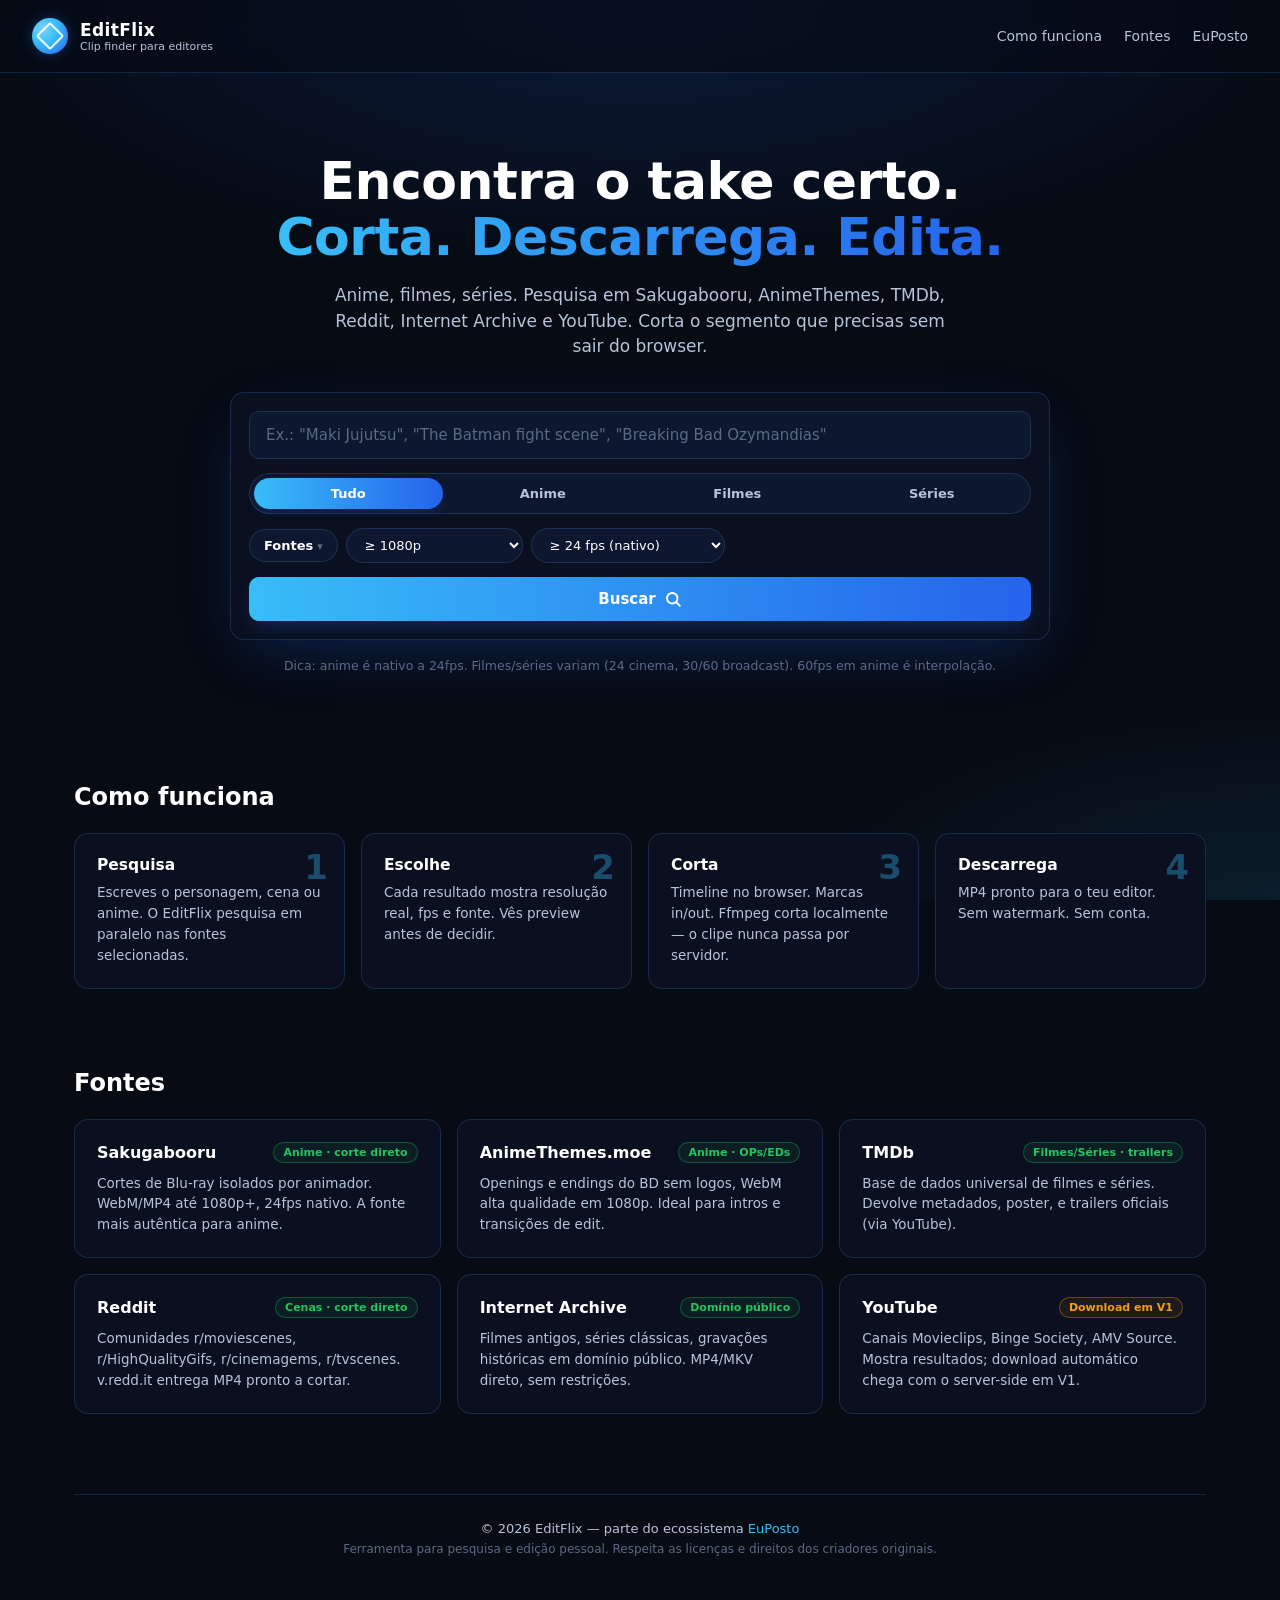
==== editflix-site/index.html @ 9bf9eea2 "EditFlix: clip search MVP (anime + filmes + séries) Fontes: Sakugabooru, AnimeThemes, TMDb, Reddit, " ====
<!doctype html>
<html lang="pt">
<head>
<meta charset="utf-8" />
<meta name="viewport" content="width=device-width,initial-scale=1" />
<title>EditFlix — Encontra clipes para os teus edits</title>
<meta name="description" content="Motor de busca de clipes de anime em alta qualidade para editores. Sakugabooru, AnimeThemes e mais." />
<link rel="stylesheet" href="./app.css" />
</head>
<body>

<header class="topbar">
  <div class="brand">
    <div class="brand-logo"></div>
    <div class="brand-text">
      <div class="brand-name">EditFlix</div>
      <div class="brand-sub">Clip finder para editores</div>
    </div>
  </div>
  <nav class="topnav">
    <a href="#how" class="link">Como funciona</a>
    <a href="#sources" class="link">Fontes</a>
    <a href="https://euposto.pt" target="_blank" class="link">EuPosto</a>
  </nav>
</header>

<main class="wrap">

  <section class="hero">
    <h1>Encontra o take certo.<br/><span class="grad">Corta. Descarrega. Edita.</span></h1>
    <p class="lead">Anime, filmes, séries. Pesquisa em Sakugabooru, AnimeThemes, TMDb, Reddit, Internet Archive e YouTube. Corta o segmento que precisas sem sair do browser.</p>

    <form class="search" id="searchForm" autocomplete="off">
      <input id="q" type="text" placeholder='Ex.: "Maki Jujutsu", "The Batman fight scene", "Breaking Bad Ozymandias"' required />

      <div class="category-row">
        <label class="cat-chip">
          <input type="radio" name="category" value="all" checked />
          <span>Tudo</span>
        </label>
        <label class="cat-chip">
          <input type="radio" name="category" value="anime" />
          <span>Anime</span>
        </label>
        <label class="cat-chip">
          <input type="radio" name="category" value="movies" />
          <span>Filmes</span>
        </label>
        <label class="cat-chip">
          <input type="radio" name="category" value="series" />
          <span>Séries</span>
        </label>
      </div>

      <div class="filters">
        <details class="sources-toggle">
          <summary>Fontes</summary>
          <div class="sources-list">
            <label class="chip"><input type="checkbox" id="src_sakuga" checked /><span>Sakugabooru</span></label>
            <label class="chip"><input type="checkbox" id="src_themes" checked /><span>AnimeThemes</span></label>
            <label class="chip"><input type="checkbox" id="src_youtube" checked /><span>YouTube</span></label>
            <label class="chip"><input type="checkbox" id="src_tmdb" checked /><span>TMDb</span></label>
            <label class="chip"><input type="checkbox" id="src_reddit" checked /><span>Reddit</span></label>
            <label class="chip"><input type="checkbox" id="src_archive" checked /><span>Archive.org</span></label>
          </div>
        </details>
        <select id="minRes" class="select">
          <option value="0">Qualquer resolução</option>
          <option value="720">≥ 720p</option>
          <option value="1080" selected>≥ 1080p</option>
          <option value="1440">≥ 1440p</option>
          <option value="2160">≥ 2160p (4K)</option>
        </select>
        <select id="minFps" class="select">
          <option value="0">Qualquer fps</option>
          <option value="24" selected>≥ 24 fps (nativo)</option>
          <option value="30">≥ 30 fps</option>
          <option value="60">≥ 60 fps (interpolado)</option>
        </select>
      </div>
      <button class="cta" type="submit">
        <span>Buscar</span>
        <svg width="18" height="18" viewBox="0 0 24 24" fill="none" stroke="currentColor" stroke-width="2.5" stroke-linecap="round" stroke-linejoin="round"><circle cx="11" cy="11" r="7"/><path d="m21 21-4.3-4.3"/></svg>
      </button>
    </form>

    <div class="hint">
      <span>Dica: anime é nativo a 24fps. Filmes/séries variam (24 cinema, 30/60 broadcast). 60fps em anime é interpolação.</span>
    </div>
  </section>

  <section id="results" class="results" hidden>
    <div class="results-head">
      <h2 id="resultsTitle">Resultados</h2>
      <div class="results-meta" id="resultsMeta"></div>
    </div>
    <div id="resultsGrid" class="grid"></div>
    <div id="loadMoreWrap" class="loadmore" hidden>
      <button id="loadMore" class="ghost">Carregar mais</button>
    </div>
  </section>

  <section id="empty" class="empty" hidden>
    <div class="empty-inner">
      <div class="empty-icon">🎞️</div>
      <h3>Sem resultados</h3>
      <p>Tenta outros termos, retira filtros de resolução, ou tenta em inglês (as fontes indexam melhor).</p>
    </div>
  </section>

  <section id="how" class="section">
    <h2>Como funciona</h2>
    <div class="how">
      <div class="how-card">
        <div class="how-num">1</div>
        <h3>Pesquisa</h3>
        <p>Escreves o personagem, cena ou anime. O EditFlix pesquisa em paralelo nas fontes selecionadas.</p>
      </div>
      <div class="how-card">
        <div class="how-num">2</div>
        <h3>Escolhe</h3>
        <p>Cada resultado mostra resolução real, fps e fonte. Vês preview antes de decidir.</p>
      </div>
      <div class="how-card">
        <div class="how-num">3</div>
        <h3>Corta</h3>
        <p>Timeline no browser. Marcas in/out. Ffmpeg corta localmente — o clipe nunca passa por servidor.</p>
      </div>
      <div class="how-card">
        <div class="how-num">4</div>
        <h3>Descarrega</h3>
        <p>MP4 pronto para o teu editor. Sem watermark. Sem conta.</p>
      </div>
    </div>
  </section>

  <section id="sources" class="section">
    <h2>Fontes</h2>
    <div class="sources">
      <div class="source-card">
        <div class="source-head">
          <h3>Sakugabooru</h3>
          <span class="tag ok">Anime · corte direto</span>
        </div>
        <p>Cortes de Blu-ray isolados por animador. WebM/MP4 até 1080p+, 24fps nativo. A fonte mais autêntica para anime.</p>
      </div>
      <div class="source-card">
        <div class="source-head">
          <h3>AnimeThemes.moe</h3>
          <span class="tag ok">Anime · OPs/EDs</span>
        </div>
        <p>Openings e endings do BD sem logos, WebM alta qualidade em 1080p. Ideal para intros e transições de edit.</p>
      </div>
      <div class="source-card">
        <div class="source-head">
          <h3>TMDb</h3>
          <span class="tag ok">Filmes/Séries · trailers</span>
        </div>
        <p>Base de dados universal de filmes e séries. Devolve metadados, poster, e trailers oficiais (via YouTube).</p>
      </div>
      <div class="source-card">
        <div class="source-head">
          <h3>Reddit</h3>
          <span class="tag ok">Cenas · corte direto</span>
        </div>
        <p>Comunidades r/moviescenes, r/HighQualityGifs, r/cinemagems, r/tvscenes. v.redd.it entrega MP4 pronto a cortar.</p>
      </div>
      <div class="source-card">
        <div class="source-head">
          <h3>Internet Archive</h3>
          <span class="tag ok">Domínio público</span>
        </div>
        <p>Filmes antigos, séries clássicas, gravações históricas em domínio público. MP4/MKV direto, sem restrições.</p>
      </div>
      <div class="source-card">
        <div class="source-head">
          <h3>YouTube</h3>
          <span class="tag warn">Download em V1</span>
        </div>
        <p>Canais Movieclips, Binge Society, AMV Source. Mostra resultados; download automático chega com o server-side em V1.</p>
      </div>
    </div>
  </section>

  <footer class="footer">
    <div>© 2026 EditFlix — parte do ecossistema <a href="https://euposto.pt">EuPosto</a></div>
    <div class="footer-sub">Ferramenta para pesquisa e edição pessoal. Respeita as licenças e direitos dos criadores originais.</div>
  </footer>

</main>

<!-- Clip cutter modal -->
<div id="cutter" class="modal" hidden>
  <div class="modal-backdrop" data-close></div>
  <div class="modal-card">
    <div class="modal-head">
      <h3 id="cutterTitle">Cortar clipe</h3>
      <button class="icon-btn" data-close aria-label="Fechar">
        <svg width="20" height="20" viewBox="0 0 24 24" fill="none" stroke="currentColor" stroke-width="2.5" stroke-linecap="round"><path d="M18 6 6 18M6 6l12 12"/></svg>
      </button>
    </div>
    <div class="modal-body">
      <video id="cutterVideo" controls playsinline></video>
      <div class="timeline">
        <div class="time-row">
          <label>Início <span id="inLabel">0.00s</span></label>
          <input type="range" id="inRange" min="0" max="100" step="0.01" value="0" />
        </div>
        <div class="time-row">
          <label>Fim <span id="outLabel">0.00s</span></label>
          <input type="range" id="outRange" min="0" max="100" step="0.01" value="100" />
        </div>
        <div class="duration">Duração do corte: <strong id="durLabel">0.00s</strong></div>
      </div>
      <div id="cutterStatus" class="status"></div>
    </div>
    <div class="modal-foot">
      <button class="ghost" data-close>Cancelar</button>
      <button id="downloadFull" class="ghost">Descarregar completo</button>
      <button id="doCut" class="cta">
        <span>Cortar e descarregar</span>
      </button>
    </div>
  </div>
</div>

<script src="./app.js"></script>
</body>
</html>
---- editflix-site/app.css ----
:root {
  --bg: #060B14;
  --surface: #0a1020;
  --surface2: #0e1730;
  --surface3: #121e3d;
  --border: rgba(96, 165, 250, 0.18);
  --border-strong: rgba(96, 165, 250, 0.4);
  --accent: #38BDF8;
  --accent-2: #2563EB;
  --accent-glow: rgba(37, 99, 235, 0.35);
  --text: #ffffff;
  --text-2: #b6c4d9;
  --muted: #5a6a85;
  --ok: #22c55e;
  --warn: #f59e0b;
  --err: #ef4444;
  --radius: 14px;
  --radius-sm: 10px;
}

* { box-sizing: border-box; margin: 0; padding: 0; }
[hidden] { display: none !important; }
html, body {
  background: var(--bg);
  color: var(--text);
  font-family: 'Inter', 'Segoe UI', system-ui, -apple-system, sans-serif;
  -webkit-font-smoothing: antialiased;
  min-height: 100%;
}
body {
  background-image:
    radial-gradient(ellipse 90% 50% at 50% 0%, rgba(37, 99, 235, 0.18) 0%, transparent 60%),
    radial-gradient(ellipse 70% 40% at 100% 100%, rgba(56, 189, 248, 0.10) 0%, transparent 55%);
  background-attachment: fixed;
}
a { color: inherit; text-decoration: none; }
img, video { max-width: 100%; display: block; }
button { font: inherit; cursor: pointer; border: 0; background: none; color: inherit; }
input, select { font: inherit; color: inherit; }

/* ---------- Topbar ---------- */
.topbar {
  display: flex; align-items: center; justify-content: space-between;
  padding: 18px 32px;
  border-bottom: 1px solid var(--border);
  background: rgba(6, 11, 20, 0.65);
  backdrop-filter: blur(10px);
  position: sticky; top: 0; z-index: 40;
}
.brand { display: flex; align-items: center; gap: 12px; }
.brand-logo {
  width: 36px; height: 36px; border-radius: 50%;
  background: radial-gradient(circle at 30% 30%, #7dd3fc 0%, var(--accent) 40%, var(--accent-2) 100%);
  box-shadow: 0 0 14px var(--accent-glow);
  position: relative;
}
.brand-logo::before {
  content: '';
  position: absolute; inset: 8px;
  border: 2px solid rgba(255,255,255,0.9);
  transform: rotate(45deg);
  border-radius: 2px;
}
.brand-name { font-size: 17px; font-weight: 800; letter-spacing: 0.4px; }
.brand-sub { font-size: 11px; color: var(--text-2); }
.topnav { display: flex; gap: 22px; }
.link { color: var(--text-2); font-size: 14px; font-weight: 500; transition: color .18s; }
.link:hover { color: var(--accent); }

/* ---------- Layout ---------- */
.wrap {
  max-width: 1180px;
  margin: 0 auto;
  padding: 40px 24px 80px;
}

/* ---------- Hero + Search ---------- */
.hero {
  text-align: center;
  padding: 40px 0 30px;
}
.hero h1 {
  font-size: clamp(32px, 5vw, 52px);
  line-height: 1.08;
  font-weight: 800;
  letter-spacing: -0.5px;
  margin-bottom: 18px;
}
.grad {
  background: linear-gradient(90deg, var(--accent) 0%, var(--accent-2) 100%);
  -webkit-background-clip: text;
  background-clip: text;
  color: transparent;
}
.hero .lead {
  color: var(--text-2);
  font-size: 17px;
  max-width: 640px;
  margin: 0 auto 32px;
  line-height: 1.5;
}

.search {
  max-width: 820px;
  margin: 0 auto;
  background: var(--surface);
  border: 1px solid var(--border);
  border-radius: var(--radius);
  padding: 18px;
  display: flex;
  flex-direction: column;
  gap: 14px;
  box-shadow: 0 20px 60px -20px rgba(37, 99, 235, 0.35);
}
.search input[type="text"] {
  width: 100%;
  background: var(--surface2);
  border: 1px solid var(--border);
  border-radius: var(--radius-sm);
  padding: 14px 16px;
  font-size: 15px;
  transition: border-color .18s;
}
.search input[type="text"]:focus {
  outline: none;
  border-color: var(--accent);
}
.search input[type="text"]::placeholder { color: var(--muted); }

.category-row {
  display: flex;
  gap: 6px;
  background: var(--surface2);
  border: 1px solid var(--border);
  border-radius: 999px;
  padding: 4px;
  align-self: stretch;
}
.cat-chip {
  flex: 1;
  display: flex; align-items: center; justify-content: center;
  padding: 8px 12px;
  border-radius: 999px;
  font-size: 13px;
  font-weight: 600;
  color: var(--text-2);
  cursor: pointer;
  user-select: none;
  transition: all .16s;
}
.cat-chip input { display: none; }
.cat-chip:has(input:checked) {
  background: linear-gradient(90deg, var(--accent) 0%, var(--accent-2) 100%);
  color: #fff;
  box-shadow: 0 4px 12px -4px var(--accent-glow);
}
.cat-chip:not(:has(input:checked)):hover {
  color: var(--text);
  background: rgba(56, 189, 248, 0.06);
}

.sources-toggle {
  position: relative;
}
.sources-toggle summary {
  list-style: none;
  cursor: pointer;
  background: var(--surface2);
  border: 1px solid var(--border);
  padding: 8px 14px;
  border-radius: 999px;
  font-size: 13px;
  font-weight: 600;
  transition: border-color .16s;
  user-select: none;
}
.sources-toggle summary::-webkit-details-marker { display: none; }
.sources-toggle summary::after {
  content: ' ▾';
  color: var(--muted);
  font-size: 11px;
}
.sources-toggle[open] summary { border-color: var(--accent); }
.sources-toggle[open] summary::after { content: ' ▴'; }
.sources-list {
  position: absolute;
  top: calc(100% + 6px);
  left: 0;
  background: var(--surface2);
  border: 1px solid var(--border-strong);
  border-radius: var(--radius-sm);
  padding: 10px;
  display: flex;
  flex-direction: column;
  gap: 6px;
  z-index: 20;
  min-width: 200px;
  box-shadow: 0 12px 30px -10px rgba(0,0,0,0.5);
}
.sources-list .chip {
  background: transparent;
  border: 1px solid var(--border);
  justify-content: flex-start;
  width: 100%;
}

.filters {
  display: flex;
  flex-wrap: wrap;
  gap: 8px;
  align-items: center;
}
.chip {
  display: inline-flex; align-items: center; gap: 6px;
  background: var(--surface2);
  border: 1px solid var(--border);
  padding: 8px 12px;
  border-radius: 999px;
  font-size: 13px;
  cursor: pointer;
  user-select: none;
  transition: all .16s;
}
.chip input { accent-color: var(--accent); }
.chip:has(input:checked) {
  border-color: var(--accent);
  background: rgba(56, 189, 248, 0.08);
}
.select {
  background: var(--surface2);
  border: 1px solid var(--border);
  border-radius: 999px;
  padding: 8px 14px;
  font-size: 13px;
  cursor: pointer;
  transition: border-color .16s;
}
.select:focus { outline: none; border-color: var(--accent); }
.select option { background: var(--surface2); }

.cta {
  align-self: stretch;
  display: inline-flex; align-items: center; justify-content: center; gap: 8px;
  background: linear-gradient(90deg, var(--accent) 0%, var(--accent-2) 100%);
  color: #fff;
  padding: 13px 20px;
  border-radius: var(--radius-sm);
  font-weight: 700;
  font-size: 15px;
  box-shadow: 0 8px 20px -6px var(--accent-glow);
  transition: transform .12s, box-shadow .16s;
}
.cta:hover { transform: translateY(-1px); box-shadow: 0 12px 26px -6px var(--accent-glow); }
.cta:active { transform: translateY(0); }
.cta:disabled { opacity: 0.55; cursor: not-allowed; transform: none; }

.ghost {
  display: inline-flex; align-items: center; justify-content: center; gap: 6px;
  background: var(--surface2);
  border: 1px solid var(--border);
  padding: 11px 18px;
  border-radius: var(--radius-sm);
  font-weight: 600;
  font-size: 14px;
  color: var(--text);
  transition: all .16s;
}
.ghost:hover { border-color: var(--accent); background: var(--surface3); }

.hint {
  text-align: center;
  color: var(--muted);
  font-size: 12.5px;
  margin-top: 18px;
}

/* ---------- Results ---------- */
.results { margin-top: 48px; }
.results-head {
  display: flex; align-items: baseline; justify-content: space-between;
  margin-bottom: 20px;
  gap: 16px;
  flex-wrap: wrap;
}
.results-head h2 { font-size: 22px; font-weight: 700; }
.results-meta { color: var(--text-2); font-size: 13px; }

.grid {
  display: grid;
  grid-template-columns: repeat(auto-fill, minmax(260px, 1fr));
  gap: 18px;
}
.card {
  background: var(--surface);
  border: 1px solid var(--border);
  border-radius: var(--radius);
  overflow: hidden;
  transition: border-color .16s, transform .16s;
  display: flex; flex-direction: column;
}
.card:hover { border-color: var(--border-strong); transform: translateY(-2px); }
.card-media {
  position: relative;
  aspect-ratio: 16 / 9;
  background: #000;
  overflow: hidden;
}
.card-media video, .card-media img {
  width: 100%; height: 100%; object-fit: cover;
}
.card-badges {
  position: absolute;
  top: 8px; left: 8px; right: 8px;
  display: flex; gap: 6px; flex-wrap: wrap;
  pointer-events: none;
}
.badge {
  background: rgba(6, 11, 20, 0.85);
  border: 1px solid var(--border);
  padding: 3px 8px;
  border-radius: 6px;
  font-size: 11px;
  font-weight: 600;
  backdrop-filter: blur(4px);
  color: var(--text);
}
.badge.res { color: var(--accent); }
.badge.fps { color: var(--accent); }
.badge.src {
  background: rgba(37, 99, 235, 0.22);
  border-color: transparent;
  color: #fff;
}
.badge.warn { color: var(--warn); }

.card-body {
  padding: 12px 14px 14px;
  display: flex; flex-direction: column;
  gap: 8px;
  flex: 1;
}
.card-title {
  font-size: 13.5px;
  font-weight: 600;
  line-height: 1.35;
  color: var(--text);
  display: -webkit-box;
  -webkit-line-clamp: 2;
  -webkit-box-orient: vertical;
  overflow: hidden;
}
.card-sub {
  font-size: 11.5px;
  color: var(--muted);
  display: flex; gap: 8px; flex-wrap: wrap;
}
.card-actions {
  display: flex; gap: 6px; margin-top: auto; padding-top: 8px;
}
.card-actions .btn {
  flex: 1;
  padding: 8px 10px;
  font-size: 12.5px;
  border-radius: 8px;
  font-weight: 600;
  background: var(--surface2);
  border: 1px solid var(--border);
  color: var(--text);
  transition: all .14s;
}
.card-actions .btn:hover { border-color: var(--accent); background: var(--surface3); }
.card-actions .btn.primary {
  background: linear-gradient(90deg, var(--accent) 0%, var(--accent-2) 100%);
  border-color: transparent;
}
.card-actions .btn.primary:hover { transform: translateY(-1px); }

.loadmore {
  display: flex; justify-content: center;
  margin-top: 28px;
}

/* ---------- Empty ---------- */
.empty { margin-top: 60px; text-align: center; }
.empty-inner {
  max-width: 400px; margin: 0 auto;
  background: var(--surface);
  border: 1px solid var(--border);
  border-radius: var(--radius);
  padding: 40px 24px;
}
.empty-icon { font-size: 44px; margin-bottom: 12px; }
.empty h3 { font-size: 18px; margin-bottom: 8px; }
.empty p { color: var(--text-2); font-size: 14px; line-height: 1.5; }

/* ---------- Section ---------- */
.section { margin-top: 80px; }
.section h2 { font-size: 24px; font-weight: 700; margin-bottom: 22px; }

.how {
  display: grid;
  grid-template-columns: repeat(auto-fit, minmax(220px, 1fr));
  gap: 16px;
}
.how-card {
  background: var(--surface);
  border: 1px solid var(--border);
  border-radius: var(--radius);
  padding: 22px;
  position: relative;
}
.how-num {
  position: absolute; top: 16px; right: 16px;
  font-size: 34px; font-weight: 800;
  color: var(--accent);
  opacity: 0.35;
  line-height: 1;
}
.how-card h3 { font-size: 15.5px; margin-bottom: 8px; }
.how-card p { color: var(--text-2); font-size: 13.5px; line-height: 1.55; }

.sources {
  display: grid;
  grid-template-columns: repeat(auto-fit, minmax(280px, 1fr));
  gap: 16px;
}
.source-card {
  background: var(--surface);
  border: 1px solid var(--border);
  border-radius: var(--radius);
  padding: 22px;
}
.source-head {
  display: flex; align-items: center; justify-content: space-between;
  gap: 10px;
  margin-bottom: 10px;
  flex-wrap: wrap;
}
.source-head h3 { font-size: 16px; }
.tag {
  font-size: 11px; font-weight: 600;
  padding: 3px 9px;
  border-radius: 999px;
  border: 1px solid transparent;
}
.tag.ok {
  color: var(--ok);
  border-color: rgba(34, 197, 94, 0.35);
  background: rgba(34, 197, 94, 0.08);
}
.tag.warn {
  color: var(--warn);
  border-color: rgba(245, 158, 11, 0.35);
  background: rgba(245, 158, 11, 0.08);
}
.source-card p { color: var(--text-2); font-size: 13.5px; line-height: 1.55; }

/* ---------- Footer ---------- */
.footer {
  margin-top: 80px;
  padding-top: 26px;
  border-top: 1px solid var(--border);
  color: var(--text-2);
  font-size: 13px;
  text-align: center;
}
.footer a { color: var(--accent); }
.footer-sub { margin-top: 6px; color: var(--muted); font-size: 12px; }

/* ---------- Modal ---------- */
.modal {
  position: fixed; inset: 0; z-index: 100;
  display: flex; align-items: center; justify-content: center;
  padding: 20px;
}
.modal-backdrop {
  position: absolute; inset: 0;
  background: rgba(6, 11, 20, 0.78);
  backdrop-filter: blur(6px);
}
.modal-card {
  position: relative;
  background: var(--surface);
  border: 1px solid var(--border);
  border-radius: var(--radius);
  width: 100%;
  max-width: 720px;
  max-height: 90vh;
  display: flex; flex-direction: column;
  overflow: hidden;
  box-shadow: 0 30px 80px -20px rgba(0,0,0,0.6);
}
.modal-head {
  display: flex; align-items: center; justify-content: space-between;
  padding: 16px 20px;
  border-bottom: 1px solid var(--border);
}
.modal-head h3 { font-size: 16px; font-weight: 700; }
.icon-btn {
  width: 32px; height: 32px;
  display: flex; align-items: center; justify-content: center;
  border-radius: 8px;
  color: var(--text-2);
  transition: all .14s;
}
.icon-btn:hover { background: var(--surface2); color: var(--text); }

.modal-body {
  padding: 20px;
  overflow-y: auto;
  display: flex; flex-direction: column; gap: 16px;
}
#cutterVideo {
  width: 100%;
  max-height: 46vh;
  background: #000;
  border-radius: var(--radius-sm);
}
.timeline {
  background: var(--surface2);
  border: 1px solid var(--border);
  border-radius: var(--radius-sm);
  padding: 16px;
  display: flex; flex-direction: column; gap: 12px;
}
.time-row { display: flex; flex-direction: column; gap: 6px; }
.time-row label {
  font-size: 12.5px; color: var(--text-2);
  display: flex; justify-content: space-between;
}
.time-row label span { color: var(--accent); font-weight: 600; font-variant-numeric: tabular-nums; }
.time-row input[type="range"] {
  width: 100%;
  accent-color: var(--accent);
}
.duration { font-size: 13px; color: var(--text-2); }
.duration strong { color: var(--accent); font-variant-numeric: tabular-nums; }

.status {
  font-size: 12.5px;
  color: var(--text-2);
  min-height: 18px;
  text-align: center;
}
.status.err { color: var(--err); }
.status.ok { color: var(--ok); }

.modal-foot {
  padding: 14px 20px;
  border-top: 1px solid var(--border);
  display: flex; gap: 10px; justify-content: flex-end;
  flex-wrap: wrap;
}

/* ---------- Loading skeletons ---------- */
.skel {
  background: linear-gradient(90deg, var(--surface2) 25%, var(--surface3) 50%, var(--surface2) 75%);
  background-size: 200% 100%;
  animation: shimmer 1.4s infinite;
  border-radius: var(--radius-sm);
}
@keyframes shimmer {
  0% { background-position: 200% 0; }
  100% { background-position: -200% 0; }
}

/* ---------- Responsive ---------- */
@media (max-width: 640px) {
  .topbar { padding: 14px 18px; }
  .topnav { gap: 14px; }
  .link { font-size: 13px; }
  .wrap { padding: 24px 14px 60px; }
  .search { padding: 14px; }
  .modal { padding: 8px; }
  .modal-body { padding: 14px; }
}
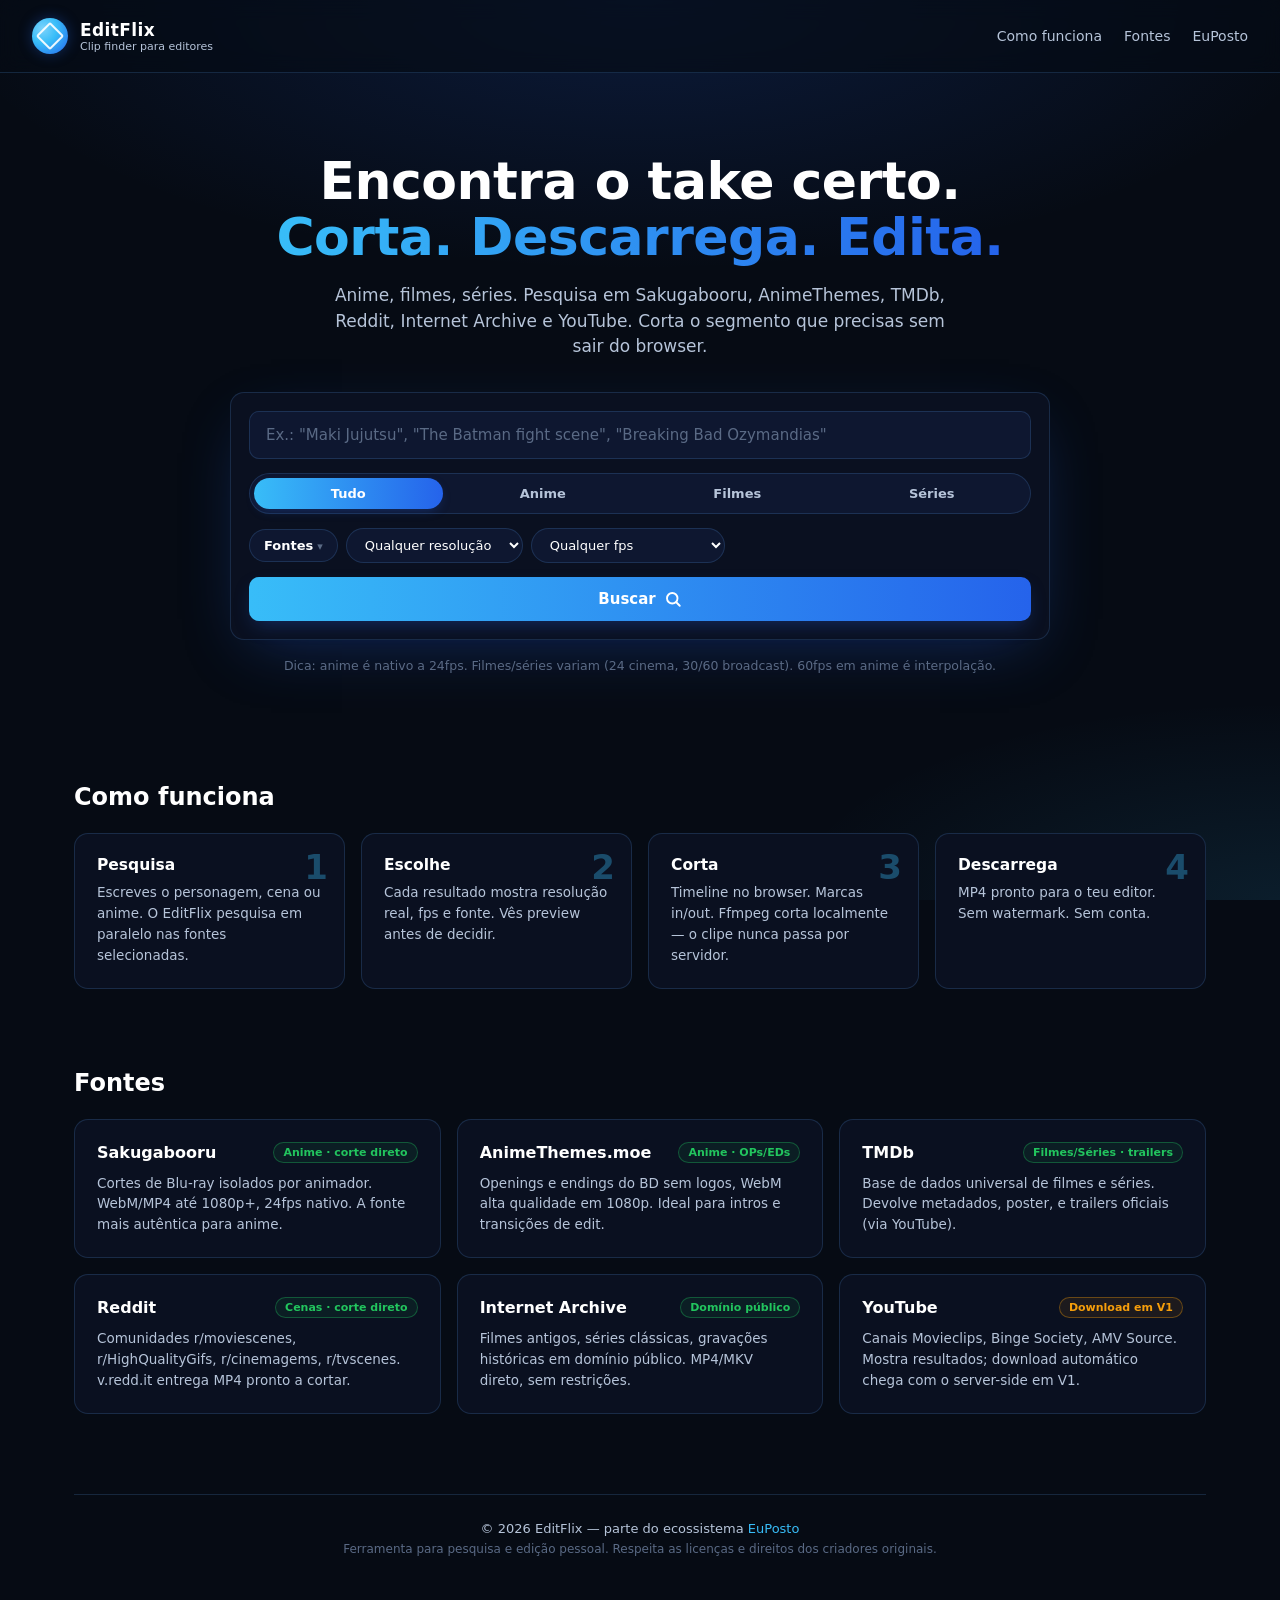
==== commit 20c9e193: "EditFlix: default filters to 'any' (Sakuga clips are cropped, filter hides them)" ====
--- a/editflix-site/index.html
+++ b/editflix-site/index.html
@@ -65,15 +65,16 @@
           </div>
         </details>
         <select id="minRes" class="select">
-          <option value="0">Qualquer resolução</option>
+          <option value="0" selected>Qualquer resolução</option>
+          <option value="480">≥ 480p</option>
           <option value="720">≥ 720p</option>
-          <option value="1080" selected>≥ 1080p</option>
+          <option value="1080">≥ 1080p</option>
           <option value="1440">≥ 1440p</option>
           <option value="2160">≥ 2160p (4K)</option>
         </select>
         <select id="minFps" class="select">
-          <option value="0">Qualquer fps</option>
-          <option value="24" selected>≥ 24 fps (nativo)</option>
+          <option value="0" selected>Qualquer fps</option>
+          <option value="24">≥ 24 fps (nativo)</option>
           <option value="30">≥ 30 fps</option>
           <option value="60">≥ 60 fps (interpolado)</option>
         </select>
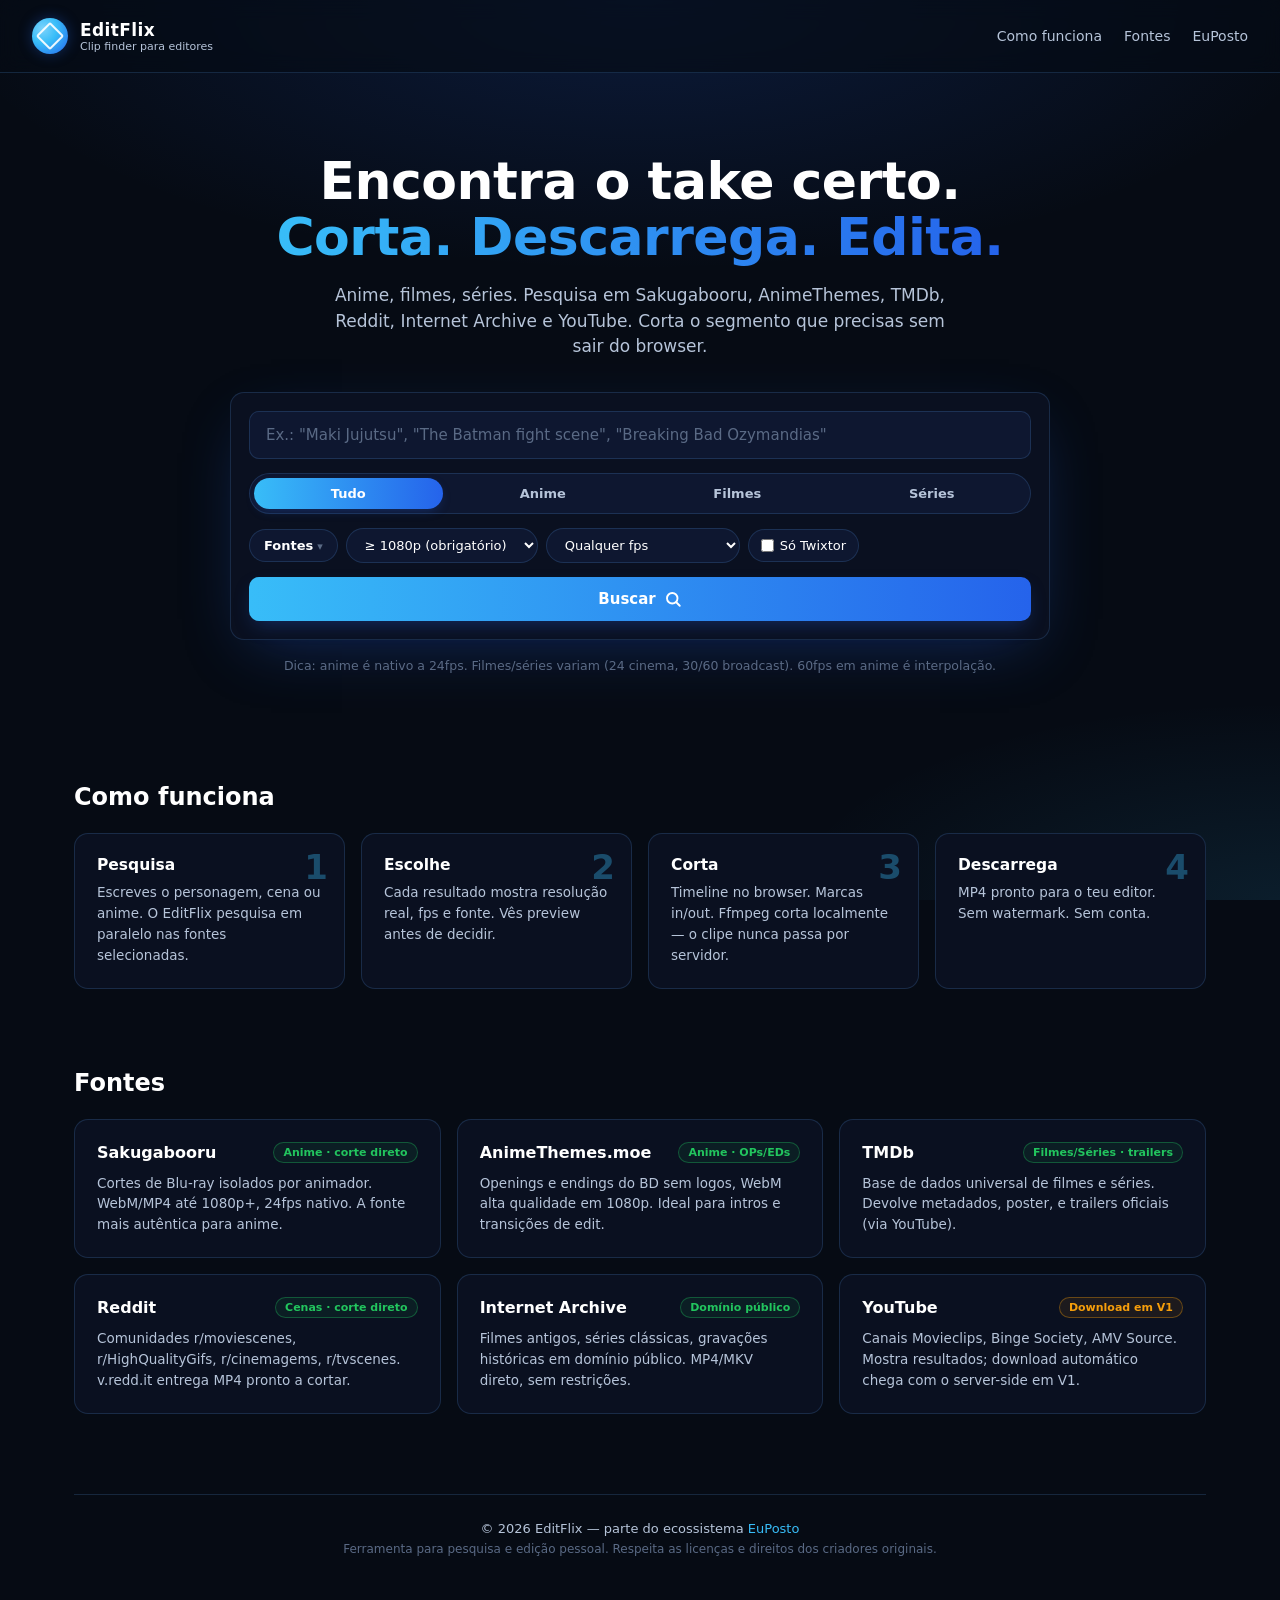
==== commit 94aab419: "EditFlix: enforce 1080p, add Twixtor filter, packs.json + /api/packs, type badges" ====
--- a/editflix-site/index.html
+++ b/editflix-site/index.html
@@ -62,13 +62,11 @@
             <label class="chip"><input type="checkbox" id="src_tmdb" checked /><span>TMDb</span></label>
             <label class="chip"><input type="checkbox" id="src_reddit" checked /><span>Reddit</span></label>
             <label class="chip"><input type="checkbox" id="src_archive" checked /><span>Archive.org</span></label>
+            <label class="chip"><input type="checkbox" id="src_packs" checked /><span>Packs (curados)</span></label>
           </div>
         </details>
         <select id="minRes" class="select">
-          <option value="0" selected>Qualquer resolução</option>
-          <option value="480">≥ 480p</option>
-          <option value="720">≥ 720p</option>
-          <option value="1080">≥ 1080p</option>
+          <option value="1080" selected>≥ 1080p (obrigatório)</option>
           <option value="1440">≥ 1440p</option>
           <option value="2160">≥ 2160p (4K)</option>
         </select>
@@ -78,6 +76,10 @@
           <option value="30">≥ 30 fps</option>
           <option value="60">≥ 60 fps (interpolado)</option>
         </select>
+        <label class="chip">
+          <input type="checkbox" id="twixtorOnly" />
+          <span>Só Twixtor</span>
+        </label>
       </div>
       <button class="cta" type="submit">
         <span>Buscar</span>
@@ -87,6 +89,11 @@
 
     <div class="hint">
       <span>Dica: anime é nativo a 24fps. Filmes/séries variam (24 cinema, 30/60 broadcast). 60fps em anime é interpolação.</span>
+    </div>
+
+    <div id="keyWarn" class="key-warn" hidden>
+      <strong>Para filmes/séries modernos activa as keys grátis</strong> — TMDb (metadados + trailers) e/ou YouTube. Sem elas, apenas Reddit e Archive.org (domínio público) devolvem resultados nesta categoria.
+      <a href="https://github.com/lucasfarianinja-sketch/EuPosto/blob/master/editflix-site/README.md#youtube-data-api-v3" target="_blank" rel="noopener">Como ativar</a>
     </div>
   </section>
 
--- a/editflix-site/app.css
+++ b/editflix-site/app.css
@@ -274,6 +274,20 @@
   margin-top: 18px;
 }
 
+.key-warn {
+  max-width: 820px;
+  margin: 14px auto 0;
+  padding: 12px 16px;
+  background: rgba(245, 158, 11, 0.08);
+  border: 1px solid rgba(245, 158, 11, 0.35);
+  border-radius: var(--radius-sm);
+  color: var(--text-2);
+  font-size: 13px;
+  line-height: 1.55;
+}
+.key-warn strong { color: var(--warn); font-weight: 700; }
+.key-warn a { color: var(--accent); text-decoration: underline; margin-left: 4px; }
+
 /* ---------- Results ---------- */
 .results { margin-top: 48px; }
 .results-head {
@@ -332,6 +346,32 @@
   color: #fff;
 }
 .badge.warn { color: var(--warn); }
+
+.badge.type {
+  background: rgba(34, 197, 94, 0.15);
+  border-color: rgba(34, 197, 94, 0.35);
+  color: #86efac;
+}
+.badge.type-twixtor {
+  background: rgba(217, 70, 239, 0.18);
+  border-color: rgba(217, 70, 239, 0.4);
+  color: #f0abfc;
+}
+.badge.type-episode {
+  background: rgba(245, 158, 11, 0.18);
+  border-color: rgba(245, 158, 11, 0.4);
+  color: #fcd34d;
+}
+.badge.type-scenepack, .badge.type-4k {
+  background: rgba(56, 189, 248, 0.20);
+  border-color: rgba(56, 189, 248, 0.5);
+  color: #7dd3fc;
+}
+.badge.type-trailer, .badge.type-teaser {
+  background: rgba(148, 163, 184, 0.18);
+  border-color: rgba(148, 163, 184, 0.3);
+  color: #cbd5e1;
+}
 
 .card-body {
   padding: 12px 14px 14px;
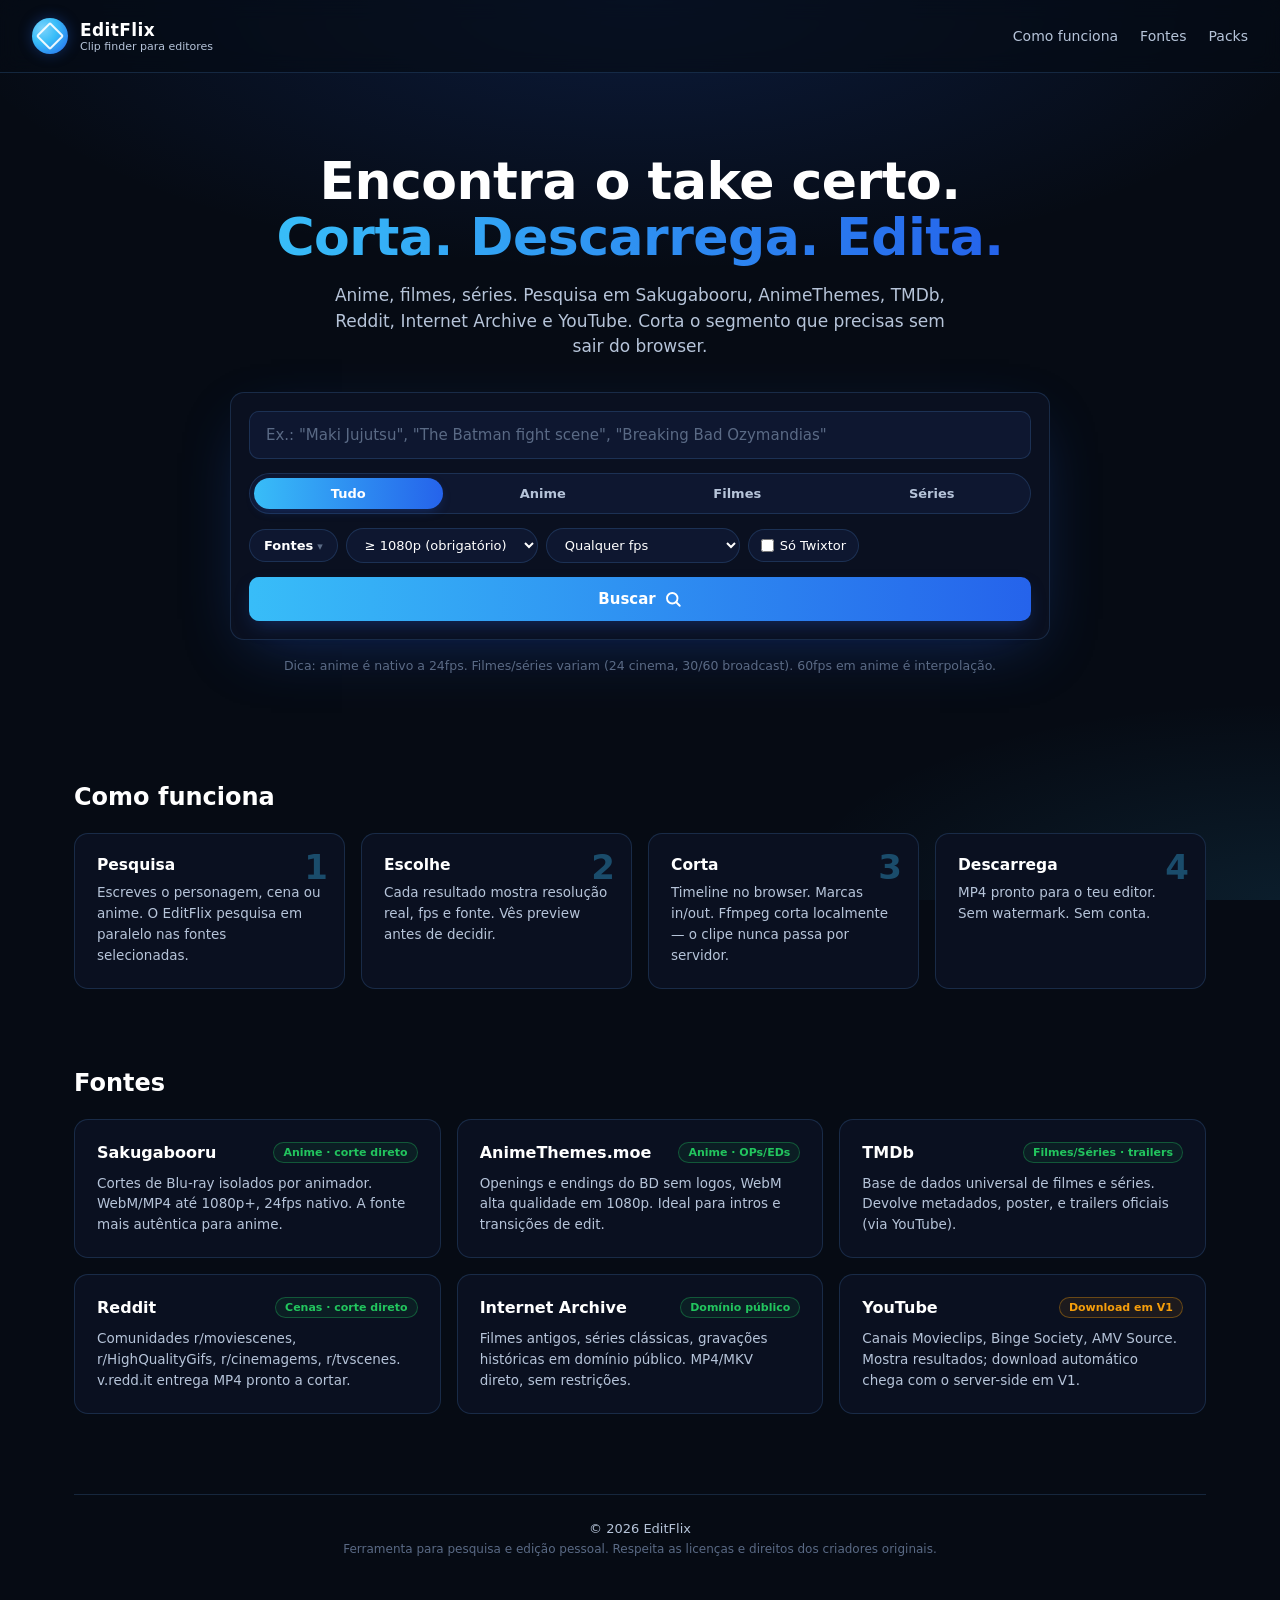
==== commit 46278aed: "EditFlix: remove EuPosto refs + Reddit RSS attempt (blocked, needs OAuth)" ====
--- a/editflix-site/index.html
+++ b/editflix-site/index.html
@@ -20,7 +20,7 @@
   <nav class="topnav">
     <a href="#how" class="link">Como funciona</a>
     <a href="#sources" class="link">Fontes</a>
-    <a href="https://euposto.pt" target="_blank" class="link">EuPosto</a>
+    <a href="#packs" class="link">Packs</a>
   </nav>
 </header>
 
@@ -191,7 +191,7 @@
   </section>
 
   <footer class="footer">
-    <div>© 2026 EditFlix — parte do ecossistema <a href="https://euposto.pt">EuPosto</a></div>
+    <div>© 2026 EditFlix</div>
     <div class="footer-sub">Ferramenta para pesquisa e edição pessoal. Respeita as licenças e direitos dos criadores originais.</div>
   </footer>
 
